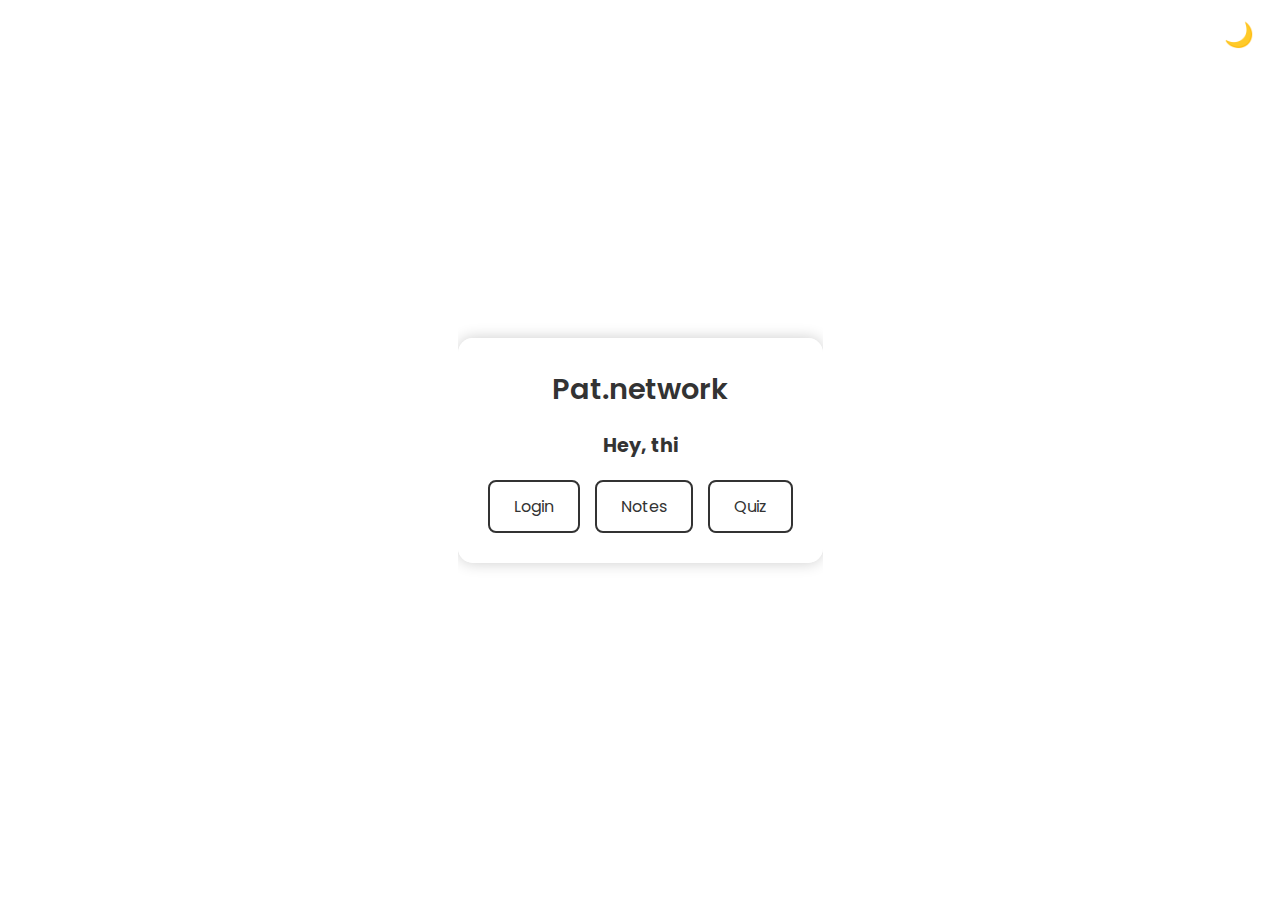
==== index.html @ 5e0593a2 "fix css 3" ====
<!DOCTYPE html>
<html lang="en">
<head>
    <meta charset="UTF-8">
    <title>Pat.network</title>
    <meta name="viewport" content="width=device-width, initial-scale=1.0">
    <!-- Inclusion de la police -->
    <link href="https://fonts.googleapis.com/css2?family=Poppins:wght@300;400;600&display=swap" rel="stylesheet">
    <!-- Lien vers le fichier CSS -->
    <link rel="stylesheet" href="style.css">
    <!-- Icônes du site -->
    <link rel="icon" type="image/png" href="/icon/favicon-48x48.png" sizes="48x48" />
    <link rel="icon" type="image/svg+xml" href="/icon/favicon.svg" />
    <link rel="shortcut icon" href="/icon/favicon.ico" />
    <link rel="apple-touch-icon" sizes="180x180" href="/icon/apple-touch-icon.png" />
    <meta name="apple-mobile-web-app-title" content="Pat.network" />
    <link rel="manifest" href="/icon/site.webmanifest" />

    <!-- Google tag (gtag.js) -->
    <script async src="https://www.googletagmanager.com/gtag/js?id=G-CK6HQBQNEG"></script>
    <script>
    window.dataLayer = window.dataLayer || [];
    function gtag(){dataLayer.push(arguments);}
    gtag('js', new Date());

    gtag('config', 'G-CK6HQBQNEG');
    </script>
</head>
<body>
    <!-- Background Canvas for Prim's Algorithm -->
    <canvas id="canvas"></canvas> <!-- Kept as per instruction -->

    <!-- Theme Toggle Button (Fixed Position) -->
    <button id="theme-toggle">🌙</button>

    <!-- Content Container -->
    <div class="content-container">
        <div class="header">
            <h2 class="site-title">Pat.network</h2>
        </div>
        <h1 id="typingText"></h1>
        <div class="button-group">
            <a href="login.html" class="btn">Login</a>
            <a href="http://notes.pat.network" class="btn">Notes</a>
            <a href="quiz.html" class="btn">Quiz</a> <!-- Nouveau bouton ajouté -->
        </div>
    </div>

    <!-- Scripts -->
    <script src="script.js"></script>
    <!-- Prim's Algorithm Scripts -->
    <script src="//d3js.org/d3.v3.min.js"></script>
    <script src="generate-prims.js"></script>
    <script>
        /* Prim's Algorithm Script (Unchanged) */
        var canvas = document.getElementById("canvas");
        canvas.width = window.innerWidth;
        canvas.height = window.innerHeight;

        var context = canvas.getContext("2d"),
            width = canvas.width,
            height = canvas.height;

        var worker = new Worker("generate-prims.js");
        worker.postMessage({width: width, height: height});
        worker.addEventListener("message", function(event) {
            worker.terminate();

            var cells = event.data,
                distance = 0,
                visited = new Array(width * height),
                frontier = [(height - 1) * width],
                image = context.createImageData(width, height);

            // Determine the number of iterations based on screen width
            var iterationsPerCycle = Math.max(3, Math.floor(width / 100));

            function flood() {
                var frontier1 = [],
                    i0,
                    n0 = frontier.length,
                    i1,
                    color = d3.hsl((distance += 0.1) % 360, 0.8, 0.5).rgb(); // Lower saturation and higher lightness for pastel colors

                for (var i = 0; i < n0; ++i) {
                    i0 = frontier[i] << 2;
                    image.data[i0 + 0] = color.r;
                    image.data[i0 + 1] = color.g;
                    image.data[i0 + 2] = color.b;
                    image.data[i0 + 3] = 255;
                }

                for (var i = 0; i < n0; ++i) {
                    i0 = frontier[i];
                    if (cells[i0] & E && !visited[i1 = i0 + 1]) visited[i1] = true, frontier1.push(i1);
                    if (cells[i0] & W && !visited[i1 = i0 - 1]) visited[i1] = true, frontier1.push(i1);
                    if (cells[i0] & S && !visited[i1 = i0 + width]) visited[i1] = true, frontier1.push(i1);
                    if (cells[i0] & N && !visited[i1 = i0 - width]) visited[i1] = true, frontier1.push(i1);
                }

                frontier = frontier1;
                return !frontier1.length;
            }

            d3.timer(function() {
                for (var i = 0, done; i < iterationsPerCycle && !(done = flood()); ++i);
                context.putImageData(image, 0, 0);
                return done;
            });
        });
    </script>
</body>
</html>
---- style.css ----
/* Base Styles */
html, body {
    height: 100%;
    margin: 0;
    padding: 0;
    font-family: 'Poppins', sans-serif;
    color: #333333; 
    background-color: #ffffff;
    /* Use Flexbox for centering */
    display: flex;
    justify-content: center;
    align-items: center;
    position: relative;
    overflow: hidden; /* Prevent scrollbars caused by background canvases */
}

/* Background Canvas */
#canvas {
    position: fixed;
    top: 0;
    left: 0;
    width: 100%;
    height: 100%;
    pointer-events: none;
    z-index: -2; /* Ensure it's behind all content */
}

/* Fullscreen iframe (if used elsewhere) */
.fullscreen-iframe {
    position: fixed;
    top: 0;
    left: 0;
    width: 100%;
    height: 100%;
    border: none;
    z-index: -2;
}

/* Content Container (Centering and Box Style) */
.content-container {
    background-color: rgba(255, 255, 255, 0.8); /* Light translucent background */
    padding: 30px;
    border-radius: 15px;
    box-shadow: 0 0 15px rgba(0,0,0,0.2);
    max-width: 400px;
    width: 90%;
    text-align: center;
    z-index: 1; /* Above background canvases */
    position: relative; /* To stack correctly within Flexbox */
}

/* Header Title Styling */
.header .site-title {
    margin: 0;
    font-size: 1.8em;
    font-weight: 600;
}

/* Typing text styling */
#typingText {
    margin: 20px 0;
    font-size: 1.2em;
}

/* Button Group Styles */
.button-group {
    margin-top: 20px;
    display: flex;
    justify-content: center;
    gap: 15px;
    flex-wrap: wrap;
}

/* Buttons */
.btn {
    display: inline-block;
    padding: 12px 24px;
    font-size: 1em;
    color: #333333;
    background-color: #ffffff;
    border: 2px solid #333333;
    border-radius: 8px;
    text-decoration: none;
    transition: background-color 0.3s, color 0.3s;
}

.btn:hover {
    background-color: #333333;
    color: #ffffff;
}

/* Dark Theme Styles */
body.dark-theme {
    color: #f5f5f5;
    background-color: #1a1a1a;
}

body.dark-theme .content-container {
    background-color: rgba(0, 0, 0, 0.7);
    box-shadow: 0 0 15px rgba(255,255,255,0.1);
}

body.dark-theme .site-title {
    color: #f5f5f5;
}

body.dark-theme .btn {
    color: #ffffff;
    background-color: #1a1a1a;
    border: 2px solid #ffffff;
}

body.dark-theme .btn:hover {
    background-color: #ffffff;
    color: #1a1a1a;
}

/* Submit button consistency in dark theme */
body.dark-theme button[type="submit"].btn {
    background-color: #1a1a1a;
    color: #ffffff;
    border: 2px solid #ffffff;
}

body.dark-theme button[type="submit"].btn:hover {
    background-color: #ffffff;
    color: #1a1a1a;
}

/* Form Styles (for login page) */
form {
    display: flex;
    flex-direction: column;
    gap: 15px;
    margin-top: 20px; /* Add some space above form fields */
}

label {
    font-weight: 600;
    text-align: left;
    color: inherit;
}

input[type="text"],
input[type="password"] {
    padding: 10px;
    border: 1px solid #cccccc;
    border-radius: 4px;
    background-color: #ffffff;
    color: #333333;
    width: 100%;
    box-sizing: border-box; /* Ensure padding doesn't affect width */
}

body.dark-theme input[type="text"],
body.dark-theme input[type="password"] {
    background-color: #2a2a2a;
    border: 1px solid #444444;
    color: #f5f5f5;
}

/* Theme toggle button */
#theme-toggle {
    position: fixed;
    top: 20px;
    right: 20px;
    background: none;
    border: none;
    font-size: 1.5em;
    cursor: pointer;
    z-index: 2; /* Above content-container */
}

/* Responsive Design */
@media (max-width: 768px) {
    .header .site-title {
        font-size: 2em;
    }

    h1 {
        font-size: 1.2em;
    }

    .button-group {
        flex-direction: column;
        align-items: center;
    }

    .btn {
        width: 80%;
        max-width: 300px;
        padding: 12px 24px;
        text-align: center;
    }
}
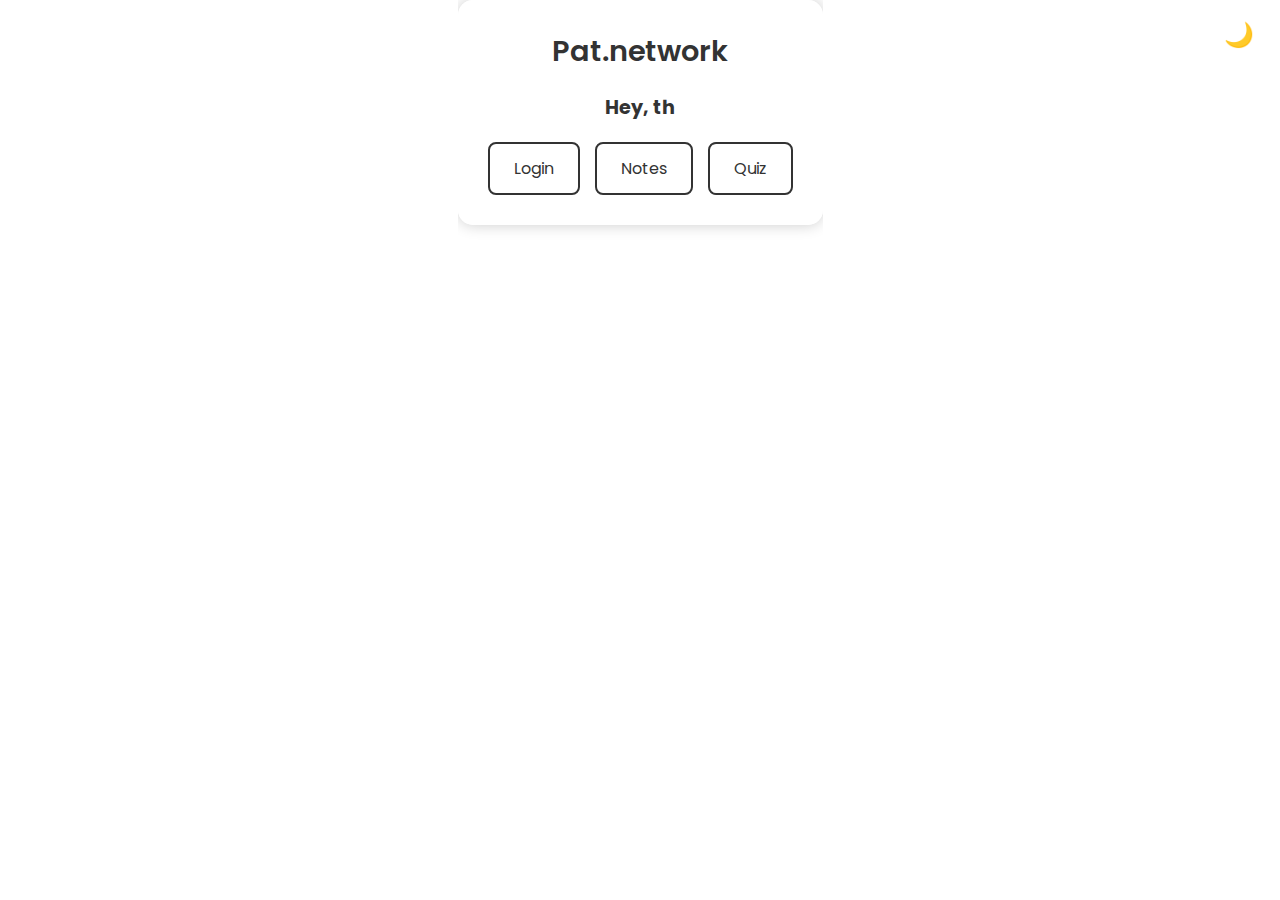
==== commit b4bb68e2: "fix css 4" ====
--- a/index.html
+++ b/index.html
@@ -1,3 +1,5 @@
+<!-- index.html -->
+
 <!DOCTYPE html>
 <html lang="en">
 <head>
--- a/style.css
+++ b/style.css
@@ -1,17 +1,18 @@
+/* style.css */
+
 /* Base Styles */
 html, body {
     height: 100%;
     margin: 0;
     padding: 0;
     font-family: 'Poppins', sans-serif;
-    color: #333333; 
+    color: #333333;
     background-color: #ffffff;
-    /* Use Flexbox for centering */
     display: flex;
     justify-content: center;
-    align-items: center;
+    align-items: flex-start; /* Add this line */
     position: relative;
-    overflow: hidden; /* Prevent scrollbars caused by background canvases */
+    overflow: hidden;
 }
 
 /* Background Canvas */
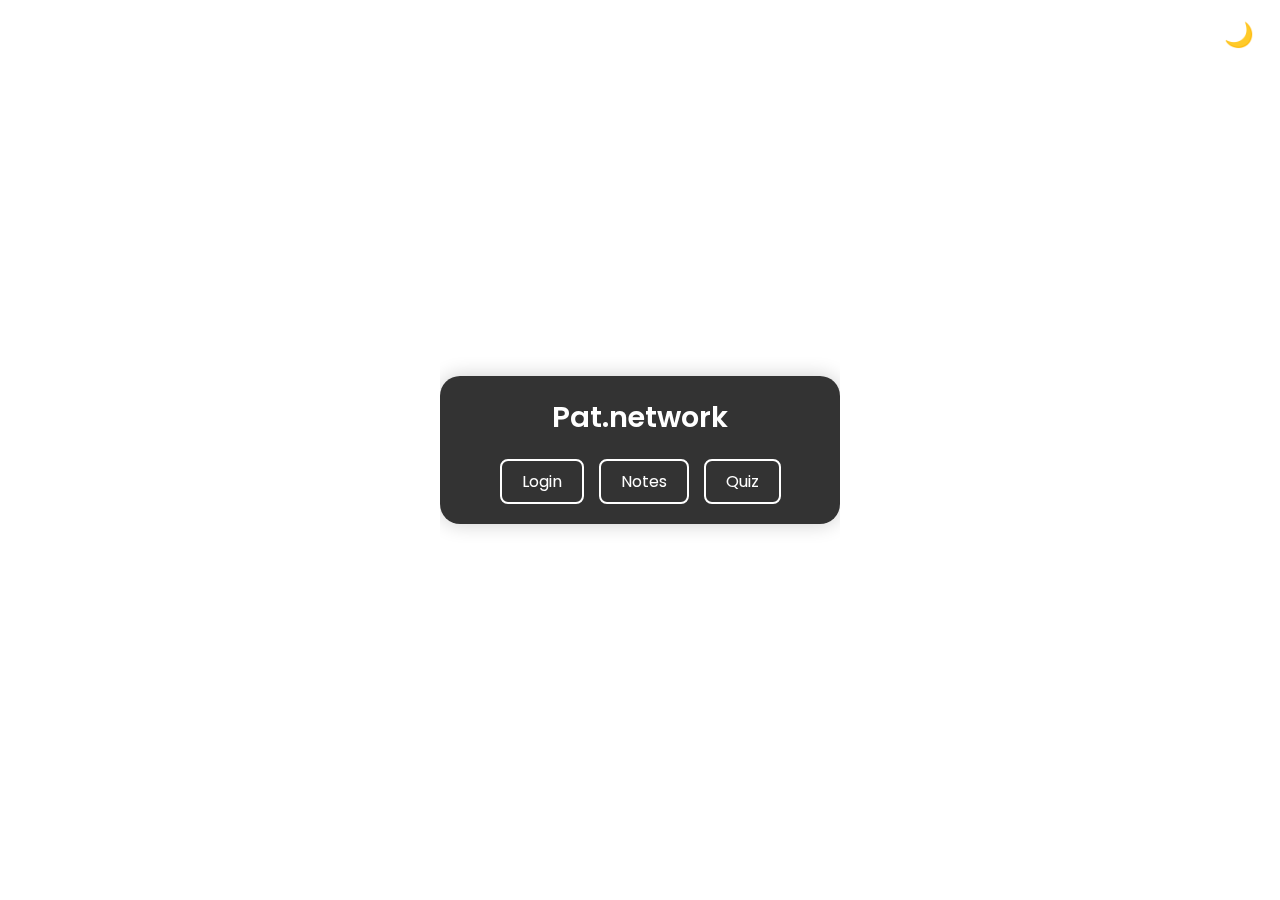
==== commit 89de9340: "new favicon" ====
--- a/index.html
+++ b/index.html
@@ -11,12 +11,7 @@
     <!-- Lien vers le fichier CSS -->
     <link rel="stylesheet" href="style.css">
     <!-- Icônes du site -->
-    <link rel="icon" type="image/png" href="/icon/favicon-48x48.png" sizes="48x48" />
-    <link rel="icon" type="image/svg+xml" href="/icon/favicon.svg" />
-    <link rel="shortcut icon" href="/icon/favicon.ico" />
-    <link rel="apple-touch-icon" sizes="180x180" href="/icon/apple-touch-icon.png" />
-    <meta name="apple-mobile-web-app-title" content="Pat.network" />
-    <link rel="manifest" href="/icon/site.webmanifest" />
+    <link rel="icon" type="image/svg+xml" href="/favicon.svg">
 
     <!-- Google tag (gtag.js) -->
     <script async src="https://www.googletagmanager.com/gtag/js?id=G-CK6HQBQNEG"></script>
--- a/style.css
+++ b/style.css
@@ -1,60 +1,55 @@
 /* style.css */
 
 /* Base Styles */
+html {
+    background-color: white;
+}
+
+html.dark-theme {
+    background-color: black;
+}
+
 html, body {
     height: 100%;
     margin: 0;
     padding: 0;
     font-family: 'Poppins', sans-serif;
     color: #333333;
-    background-color: #ffffff;
     display: flex;
     justify-content: center;
-    align-items: flex-start; /* Add this line */
+    align-items: center;
     position: relative;
     overflow: hidden;
 }
 
-/* Background Canvas */
-#canvas {
-    position: fixed;
-    top: 0;
-    left: 0;
-    width: 100%;
-    height: 100%;
-    pointer-events: none;
-    z-index: -2; /* Ensure it's behind all content */
-}
-
-/* Fullscreen iframe (if used elsewhere) */
-.fullscreen-iframe {
-    position: fixed;
-    top: 0;
-    left: 0;
-    width: 100%;
-    height: 100%;
-    border: none;
-    z-index: -2;
-}
-
-/* Content Container (Centering and Box Style) */
+/* Content Container - Light theme (default) */
 .content-container {
-    background-color: rgba(255, 255, 255, 0.8); /* Light translucent background */
-    padding: 30px;
-    border-radius: 15px;
-    box-shadow: 0 0 15px rgba(0,0,0,0.2);
-    max-width: 400px;
+    background-color: rgba(0, 0, 0, 0.8);
+    color: white;
+    padding: 20px 30px;
+    border-radius: 20px;
+    box-shadow: 0 0 20px rgba(0,0,0,0.2);
+    max-width: 380px;
+    min-width: 340px;
     width: 90%;
     text-align: center;
-    z-index: 1; /* Above background canvases */
-    position: relative; /* To stack correctly within Flexbox */
+    z-index: 1;
+    position: relative;
+}
+
+/* Content Container - Dark theme */
+html.dark-theme .content-container {
+    background-color: rgba(255, 255, 255, 0.8);
+    color: black;
+    box-shadow: 0 0 20px rgba(255,255,255,0.1);
 }
 
 /* Header Title Styling */
 .header .site-title {
-    margin: 0;
+    margin: 0 0 12px 0;
     font-size: 1.8em;
     font-weight: 600;
+    color: inherit;
 }
 
 /* Typing text styling */
@@ -72,92 +67,86 @@
     flex-wrap: wrap;
 }
 
-/* Buttons */
+/* Buttons - Light theme */
 .btn {
     display: inline-block;
-    padding: 12px 24px;
+    padding: 8px 20px;
     font-size: 1em;
-    color: #333333;
-    background-color: #ffffff;
-    border: 2px solid #333333;
+    color: #ffffff;
+    background-color: transparent;
+    border: 2px solid #ffffff;
     border-radius: 8px;
     text-decoration: none;
     transition: background-color 0.3s, color 0.3s;
+    cursor: pointer;
 }
 
 .btn:hover {
-    background-color: #333333;
+    background-color: #ffffff;
+    color: #000000;
+}
+
+/* Buttons - Dark theme */
+html.dark-theme .btn {
+    color: #000000;
+    background-color: transparent;
+    border: 2px solid #000000;
+}
+
+html.dark-theme .btn:hover {
+    background-color: #000000;
     color: #ffffff;
 }
 
-/* Dark Theme Styles */
-body.dark-theme {
-    color: #f5f5f5;
-    background-color: #1a1a1a;
-}
-
-body.dark-theme .content-container {
-    background-color: rgba(0, 0, 0, 0.7);
-    box-shadow: 0 0 15px rgba(255,255,255,0.1);
-}
-
-body.dark-theme .site-title {
-    color: #f5f5f5;
-}
-
-body.dark-theme .btn {
-    color: #ffffff;
-    background-color: #1a1a1a;
-    border: 2px solid #ffffff;
-}
-
-body.dark-theme .btn:hover {
-    background-color: #ffffff;
-    color: #1a1a1a;
-}
-
-/* Submit button consistency in dark theme */
-body.dark-theme button[type="submit"].btn {
-    background-color: #1a1a1a;
-    color: #ffffff;
-    border: 2px solid #ffffff;
-}
-
-body.dark-theme button[type="submit"].btn:hover {
-    background-color: #ffffff;
-    color: #1a1a1a;
-}
-
-/* Form Styles (for login page) */
+/* Form Styles */
 form {
     display: flex;
     flex-direction: column;
-    gap: 15px;
-    margin-top: 20px; /* Add some space above form fields */
+    gap: 8px;
+    margin-top: 10px;
 }
 
 label {
-    font-weight: 600;
+    font-weight: 500;
     text-align: left;
     color: inherit;
-}
-
+    margin-bottom: -4px;
+    font-size: 0.9em;
+}
+
+/* Form inputs - Light theme */
 input[type="text"],
 input[type="password"] {
-    padding: 10px;
-    border: 1px solid #cccccc;
-    border-radius: 4px;
-    background-color: #ffffff;
-    color: #333333;
+    padding: 8px 12px;
+    border: 1px solid rgba(255, 255, 255, 0.5);
+    border-radius: 6px;
+    background-color: rgba(255, 255, 255, 0.1);
+    color: #ffffff;
     width: 100%;
-    box-sizing: border-box; /* Ensure padding doesn't affect width */
-}
-
-body.dark-theme input[type="text"],
-body.dark-theme input[type="password"] {
-    background-color: #2a2a2a;
-    border: 1px solid #444444;
-    color: #f5f5f5;
+    box-sizing: border-box;
+    font-size: 0.95em;
+    transition: border-color 0.3s, box-shadow 0.3s;
+}
+
+input[type="text"]:focus,
+input[type="password"]:focus {
+    outline: none;
+    border-color: #ffffff;
+    box-shadow: 0 0 0 2px rgba(255, 255, 255, 0.2);
+}
+
+/* Form inputs - Dark theme */
+html.dark-theme input[type="text"],
+html.dark-theme input[type="password"] {
+    background-color: rgba(0, 0, 0, 0.1);
+    border: 1px solid rgba(0, 0, 0, 0.5);
+    color: #000000;
+}
+
+html.dark-theme input[type="text"]:focus,
+html.dark-theme input[type="password"]:focus {
+    border-color: #000000;
+    box-shadow: 0 0 0 2px rgba(0, 0, 0, 0.2);
 }
 
 /* Theme toggle button */
@@ -169,13 +158,18 @@
     border: none;
     font-size: 1.5em;
     cursor: pointer;
-    z-index: 2; /* Above content-container */
+    z-index: 2;
 }
 
 /* Responsive Design */
 @media (max-width: 768px) {
     .header .site-title {
-        font-size: 2em;
+        font-size: 1.6em;
+    }
+
+    .content-container {
+        padding: 15px 25px;
+        min-width: unset;
     }
 
     h1 {
@@ -188,9 +182,21 @@
     }
 
     .btn {
-        width: 80%;
-        max-width: 300px;
-        padding: 12px 24px;
+        width: 100%;
+        max-width: 280px;
+        padding: 8px 20px;
         text-align: center;
     }
+}
+
+#canvas {
+    position: fixed;
+    top: 0;
+    left: 0;
+    width: 100vw !important;  /* Force la largeur à 100% de la vue */
+    height: 100vh !important; /* Force la hauteur à 100% de la vue */
+    pointer-events: none;
+    z-index: -2;
+    margin: 0;
+    padding: 0;
 }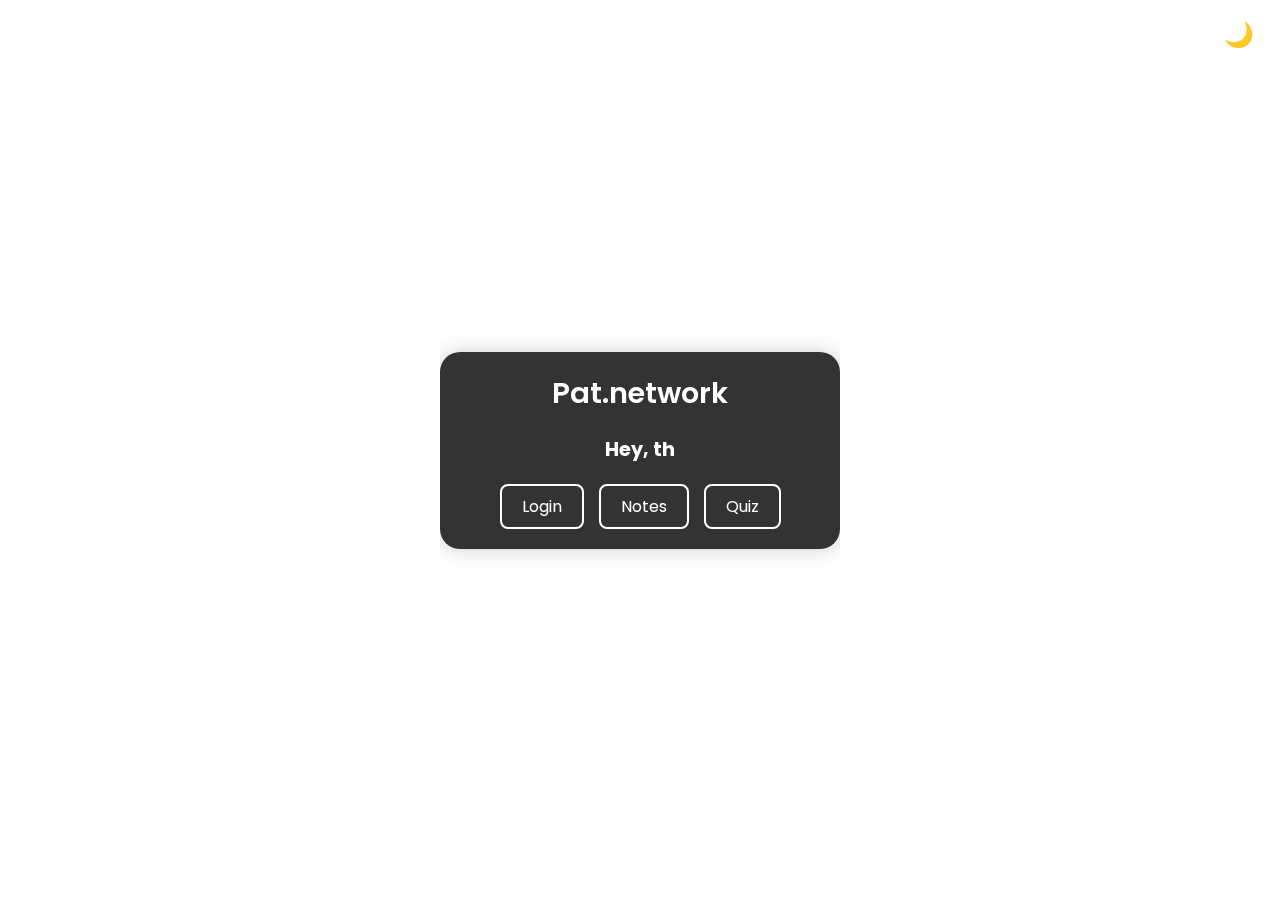
==== commit 6f37c211: "fix js -- prims algo js taking over other js in index" ====
--- a/index.html
+++ b/index.html
@@ -1,36 +1,30 @@
-<!-- index.html -->
-
 <!DOCTYPE html>
 <html lang="en">
 <head>
     <meta charset="UTF-8">
     <title>Pat.network</title>
     <meta name="viewport" content="width=device-width, initial-scale=1.0">
-    <!-- Inclusion de la police -->
+    <!-- Police -->
     <link href="https://fonts.googleapis.com/css2?family=Poppins:wght@300;400;600&display=swap" rel="stylesheet">
-    <!-- Lien vers le fichier CSS -->
+    <!-- CSS -->
     <link rel="stylesheet" href="style.css">
-    <!-- Icônes du site -->
-    <link rel="icon" type="image/svg+xml" href="/favicon.svg">
+    
+    <!-- Favicons -->
+    <link rel="icon" type="image/svg+xml" href="/icon/favicon.svg">
 
-    <!-- Google tag (gtag.js) -->
+    <!-- Google tag -->
     <script async src="https://www.googletagmanager.com/gtag/js?id=G-CK6HQBQNEG"></script>
     <script>
-    window.dataLayer = window.dataLayer || [];
-    function gtag(){dataLayer.push(arguments);}
-    gtag('js', new Date());
-
-    gtag('config', 'G-CK6HQBQNEG');
+        window.dataLayer = window.dataLayer || [];
+        function gtag(){dataLayer.push(arguments);}
+        gtag('js', new Date());
+        gtag('config', 'G-CK6HQBQNEG');
     </script>
 </head>
 <body>
-    <!-- Background Canvas for Prim's Algorithm -->
-    <canvas id="canvas"></canvas> <!-- Kept as per instruction -->
-
-    <!-- Theme Toggle Button (Fixed Position) -->
+    <canvas id="canvas"></canvas>
     <button id="theme-toggle">🌙</button>
 
-    <!-- Content Container -->
     <div class="content-container">
         <div class="header">
             <h2 class="site-title">Pat.network</h2>
@@ -39,17 +33,73 @@
         <div class="button-group">
             <a href="login.html" class="btn">Login</a>
             <a href="http://notes.pat.network" class="btn">Notes</a>
-            <a href="quiz.html" class="btn">Quiz</a> <!-- Nouveau bouton ajouté -->
+            <a href="quiz.html" class="btn">Quiz</a>
         </div>
     </div>
 
-    <!-- Scripts -->
-    <script src="script.js"></script>
-    <!-- Prim's Algorithm Scripts -->
+    <!-- Script pour l'effet de frappe et le thème -->
+    <script>
+        document.addEventListener('DOMContentLoaded', () => {
+            // Effet de frappe
+            const text = "Hey, this is my website. Stay tuned for more updates :)";
+            let index = 0;
+            const speed = 100;
+            const typingText = document.getElementById('typingText');
+
+            function typeWriter() {
+                if (typingText && index < text.length) {
+                    typingText.innerHTML += text.charAt(index);
+                    index++;
+                    setTimeout(typeWriter, speed);
+                }
+            }
+
+            typeWriter();
+
+            // Changement de thème
+            const themeToggle = document.getElementById('theme-toggle');
+            const html = document.documentElement;
+
+            function setTheme(theme) {
+                if (theme === 'dark') {
+                    html.classList.add('dark-theme');
+                    if (themeToggle) themeToggle.textContent = '☀️';
+                } else {
+                    html.classList.remove('dark-theme');
+                    if (themeToggle) themeToggle.textContent = '🌙';
+                }
+            }
+
+            let storedTheme = localStorage.getItem('theme');
+
+            function getDefaultTheme() {
+                const hour = new Date().getHours();
+                return (hour >= 6 && hour < 18) ? 'light' : 'dark';
+            }
+
+            if (storedTheme) {
+                setTheme(storedTheme);
+            } else {
+                const defaultTheme = getDefaultTheme();
+                setTheme(defaultTheme);
+                localStorage.setItem('theme', defaultTheme);
+            }
+
+            if (themeToggle) {
+                themeToggle.addEventListener('click', () => {
+                    const currentTheme = html.classList.contains('dark-theme') ? 'dark' : 'light';
+                    const newTheme = currentTheme === 'dark' ? 'light' : 'dark';
+                    setTheme(newTheme);
+                    localStorage.setItem('theme', newTheme);
+                });
+            }
+        });
+    </script>
+
+    <!-- Scripts pour Prim's Algorithm -->
     <script src="//d3js.org/d3.v3.min.js"></script>
     <script src="generate-prims.js"></script>
     <script>
-        /* Prim's Algorithm Script (Unchanged) */
         var canvas = document.getElementById("canvas");
         canvas.width = window.innerWidth;
         canvas.height = window.innerHeight;
@@ -69,7 +119,6 @@
                 frontier = [(height - 1) * width],
                 image = context.createImageData(width, height);
 
-            // Determine the number of iterations based on screen width
             var iterationsPerCycle = Math.max(3, Math.floor(width / 100));
 
             function flood() {
@@ -77,7 +126,7 @@
                     i0,
                     n0 = frontier.length,
                     i1,
-                    color = d3.hsl((distance += 0.1) % 360, 0.8, 0.5).rgb(); // Lower saturation and higher lightness for pastel colors
+                    color = d3.hsl((distance += 0.1) % 360, 0.8, 0.5).rgb();
 
                 for (var i = 0; i < n0; ++i) {
                     i0 = frontier[i] << 2;
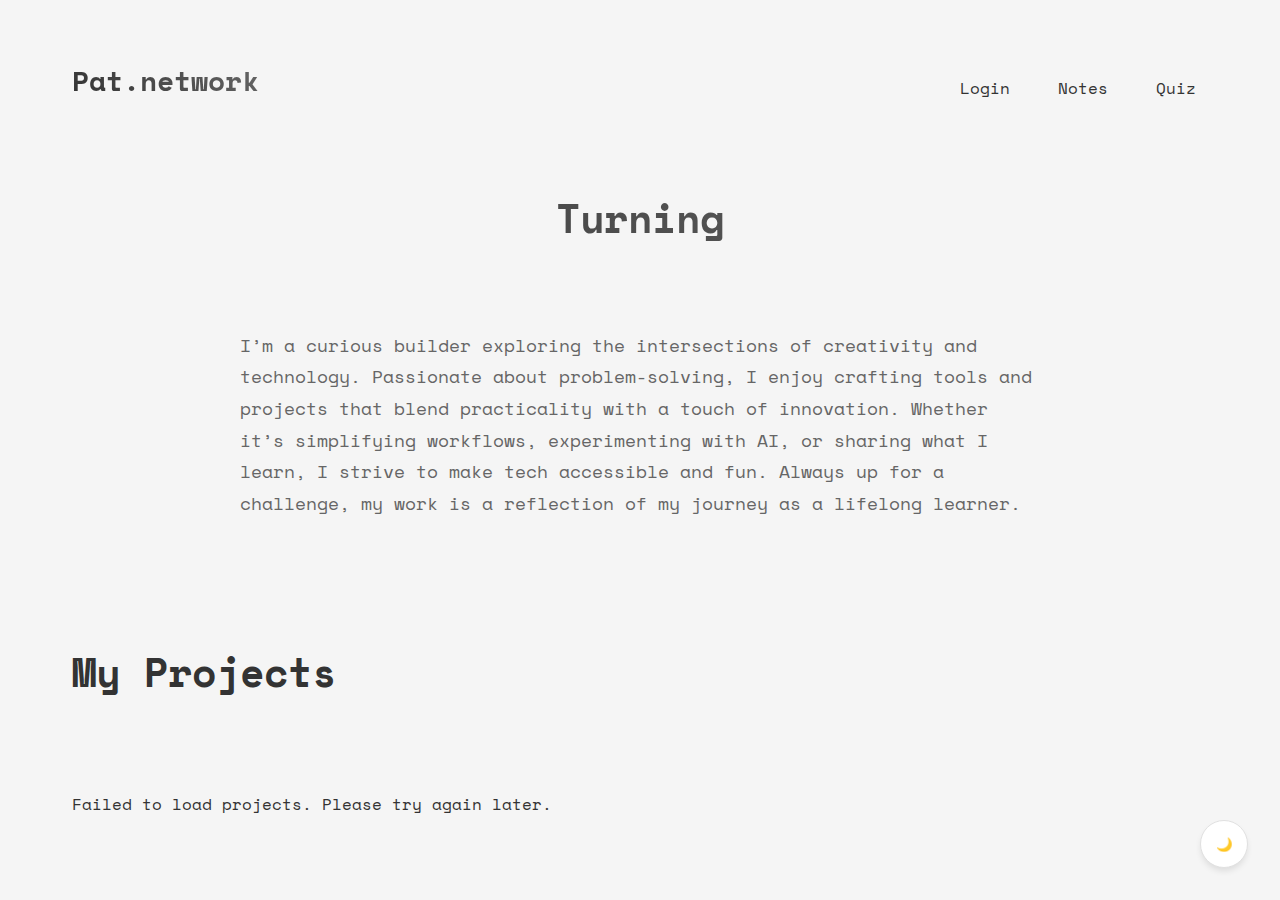
==== commit 00e19768: "complete redisign" ====
--- a/index.html
+++ b/index.html
@@ -1,11 +1,14 @@
 <!DOCTYPE html>
-<html lang="en">
+<html lang="en" data-theme="light">
 <head>
     <meta charset="UTF-8">
-    <title>Pat.network</title>
+    <title>Pat.network - Portfolio</title>
     <meta name="viewport" content="width=device-width, initial-scale=1.0">
-    <!-- Police -->
-    <link href="https://fonts.googleapis.com/css2?family=Poppins:wght@300;400;600&display=swap" rel="stylesheet">
+    <meta name="description" content="Professional portfolio showcasing projects and skills">
+    
+    <!-- Fonts -->
+    <link href="https://fonts.googleapis.com/css2?family=Inter:wght@400;500;600&family=Lora:ital,wght@0,400;0,700;1,400&family=Space+Mono&display=swap" rel="stylesheet">
+    
     <!-- CSS -->
     <link rel="stylesheet" href="style.css">
     
@@ -22,138 +25,46 @@
     </script>
 </head>
 <body>
-    <canvas id="canvas"></canvas>
-    <button id="theme-toggle">🌙</button>
+    <button id="theme-toggle" aria-label="Toggle theme">🌙</button>
 
-    <div class="content-container">
-        <div class="header">
-            <h2 class="site-title">Pat.network</h2>
-        </div>
-        <h1 id="typingText"></h1>
-        <div class="button-group">
-            <a href="login.html" class="btn">Login</a>
-            <a href="http://notes.pat.network" class="btn">Notes</a>
-            <a href="quiz.html" class="btn">Quiz</a>
-        </div>
+    <div class="container">
+        <header class="header" role="banner">
+            <h1 class="site-title">Pat.network</h1>
+            <nav class="nav" role="navigation" aria-label="Main navigation">
+                <a href="login.html" class="nav-link">Login</a>
+                <a href="https://notes.pat.network" class="nav-link">Notes</a>
+                <a href="quiz.html" class="nav-link">Quiz</a>
+            </nav>
+        </header>
+
+        <main role="main">
+            <section aria-labelledby="hero-heading">
+                <h1 id="typingText" aria-live="polite" class="main-header"></h1>
+                <h2 id="hero-heading" class="visually-hidden">Creative Developer Showcase</h2>
+                <div class="about-section">
+                    <p>I’m a curious builder exploring the intersections of creativity and technology. Passionate about problem-solving, I enjoy crafting tools and projects that blend practicality with a touch of innovation. Whether it’s simplifying workflows, experimenting with AI, or sharing what I learn, I strive to make tech accessible and fun. Always up for a challenge, my work is a reflection of my journey as a lifelong learner.</p>
+                </div>
+            </section>
+            
+            <!-- Projects Section -->
+            <section class="projects-section" aria-labelledby="projects-heading">
+                <h2 id="projects-heading">My Projects</h2>
+                <div class="projects-grid" id="projectsGrid" role="list">
+                    <div class="project-card skeleton" role="listitem">
+                        <div class="skeleton-line"></div>
+                        <div class="skeleton-line short"></div>
+                        <div class="skeleton-line short"></div>
+                    </div>
+                    <div class="project-card skeleton" role="listitem">
+                        <div class="skeleton-line"></div>
+                        <div class="skeleton-line short"></div>
+                        <div class="skeleton-line short"></div>
+                    </div>
+                </div>
+            </section>
+        </main>
     </div>
 
-    <!-- Script pour l'effet de frappe et le thème -->
-    <script>
-        document.addEventListener('DOMContentLoaded', () => {
-            // Effet de frappe
-            const text = "Hey, this is my website. Stay tuned for more updates :)";
-            let index = 0;
-            const speed = 100;
-            const typingText = document.getElementById('typingText');
-
-            function typeWriter() {
-                if (typingText && index < text.length) {
-                    typingText.innerHTML += text.charAt(index);
-                    index++;
-                    setTimeout(typeWriter, speed);
-                }
-            }
-
-            typeWriter();
-
-            // Changement de thème
-            const themeToggle = document.getElementById('theme-toggle');
-            const html = document.documentElement;
-
-            function setTheme(theme) {
-                if (theme === 'dark') {
-                    html.classList.add('dark-theme');
-                    if (themeToggle) themeToggle.textContent = '☀️';
-                } else {
-                    html.classList.remove('dark-theme');
-                    if (themeToggle) themeToggle.textContent = '🌙';
-                }
-            }
-
-            let storedTheme = localStorage.getItem('theme');
-
-            function getDefaultTheme() {
-                const hour = new Date().getHours();
-                return (hour >= 6 && hour < 18) ? 'light' : 'dark';
-            }
-
-            if (storedTheme) {
-                setTheme(storedTheme);
-            } else {
-                const defaultTheme = getDefaultTheme();
-                setTheme(defaultTheme);
-                localStorage.setItem('theme', defaultTheme);
-            }
-
-            if (themeToggle) {
-                themeToggle.addEventListener('click', () => {
-                    const currentTheme = html.classList.contains('dark-theme') ? 'dark' : 'light';
-                    const newTheme = currentTheme === 'dark' ? 'light' : 'dark';
-                    setTheme(newTheme);
-                    localStorage.setItem('theme', newTheme);
-                });
-            }
-        });
-    </script>
-
-    <!-- Scripts pour Prim's Algorithm -->
-    <script src="//d3js.org/d3.v3.min.js"></script>
-    <script src="generate-prims.js"></script>
-    <script>
-        var canvas = document.getElementById("canvas");
-        canvas.width = window.innerWidth;
-        canvas.height = window.innerHeight;
-
-        var context = canvas.getContext("2d"),
-            width = canvas.width,
-            height = canvas.height;
-
-        var worker = new Worker("generate-prims.js");
-        worker.postMessage({width: width, height: height});
-        worker.addEventListener("message", function(event) {
-            worker.terminate();
-
-            var cells = event.data,
-                distance = 0,
-                visited = new Array(width * height),
-                frontier = [(height - 1) * width],
-                image = context.createImageData(width, height);
-
-            var iterationsPerCycle = Math.max(3, Math.floor(width / 100));
-
-            function flood() {
-                var frontier1 = [],
-                    i0,
-                    n0 = frontier.length,
-                    i1,
-                    color = d3.hsl((distance += 0.1) % 360, 0.8, 0.5).rgb();
-
-                for (var i = 0; i < n0; ++i) {
-                    i0 = frontier[i] << 2;
-                    image.data[i0 + 0] = color.r;
-                    image.data[i0 + 1] = color.g;
-                    image.data[i0 + 2] = color.b;
-                    image.data[i0 + 3] = 255;
-                }
-
-                for (var i = 0; i < n0; ++i) {
-                    i0 = frontier[i];
-                    if (cells[i0] & E && !visited[i1 = i0 + 1]) visited[i1] = true, frontier1.push(i1);
-                    if (cells[i0] & W && !visited[i1 = i0 - 1]) visited[i1] = true, frontier1.push(i1);
-                    if (cells[i0] & S && !visited[i1 = i0 + width]) visited[i1] = true, frontier1.push(i1);
-                    if (cells[i0] & N && !visited[i1 = i0 - width]) visited[i1] = true, frontier1.push(i1);
-                }
-
-                frontier = frontier1;
-                return !frontier1.length;
-            }
-
-            d3.timer(function() {
-                for (var i = 0, done; i < iterationsPerCycle && !(done = flood()); ++i);
-                context.putImageData(image, 0, 0);
-                return done;
-            });
-        });
-    </script>
+    <script src="script.js"></script>
 </body>
 </html>--- a/style.css
+++ b/style.css
@@ -1,202 +1,313 @@
-/* style.css */
-
-/* Base Styles */
+:root {
+  /* Terminal-inspired Color Scheme */
+  --color-background: #F5F5F5; /* Light gray like terminal background */
+  --color-surface: #FFFFFF; /* Pure white for surfaces */
+  --color-primary: #333333; /* Dark gray for primary text */
+  --color-secondary: #666666; /* Medium gray for secondary text */
+  --color-text: #333333; /* Main text color */
+  --color-accent: #999999; /* Subtle accent color */
+  --color-border: #E0E0E0; /* Very light gray for borders */
+  --color-gradient-start: #333333; /* Dark gray gradient start */
+  --color-gradient-end: #666666; /* Medium gray gradient end */
+  
+  /* Typography - Because we're all just text in the matrix */
+  --font-primary: 'Space Mono', monospace; /* CLI-like font */
+  --font-secondary: 'Space Mono', monospace; /* Consistency is key */
+  --font-mono: 'Space Mono', monospace; /* Because why not? */
+  --text-base: 1rem;
+  --text-scale-ratio: 1.25;
+  
+  /* Spacing - Like a well-formatted code */
+  --space-unit: 1rem;
+  --space-xxs: calc(0.25 * var(--space-unit));
+  --space-xs: calc(0.5 * var(--space-unit));
+  --space-sm: calc(0.75 * var(--space-unit));
+  --space-md: calc(1 * var(--space-unit));
+  --space-lg: calc(1.5 * var(--space-unit));
+  --space-xl: calc(2 * var(--space-unit));
+  --space-xxl: calc(3 * var(--space-unit));
+  
+  /* Shadows - But not too shadowy */
+  --shadow-sm: 0 1px 2px 0 rgba(0, 0, 0, 0.05);
+  --shadow-md: 0 4px 6px -1px rgba(0, 0, 0, 0.1);
+  --shadow-lg: 0 10px 15px -3px rgba(0, 0, 0, 0.1);
+  
+  /* Transitions - Smooth like a well-oiled terminal */
+  --transition-duration: 200ms;
+  --transition-timing: cubic-bezier(0.4, 0, 0.2, 1);
+}
+
+[data-theme="dark"] {
+  /* Dark mode - For those late-night coding sessions */
+  --color-background: #1E1E1E; /* Dark gray like VS Code */
+  --color-surface: #2D2D2D; /* Slightly lighter dark gray */
+  --color-primary: #CCCCCC; /* Light gray for text */
+  --color-secondary: #999999; /* Medium gray */
+  --color-text: #CCCCCC; /* Light gray text */
+  --color-accent: #666666; /* Darker gray accent */
+  --color-border: #404040; /* Dark border */
+  --color-gradient-start: #CCCCCC; /* Light gray gradient */
+  --color-gradient-end: #999999; /* Medium gray gradient */
+}
+
+/* Base Styles - The foundation of our digital existence */
+* {
+  margin: 0;
+  padding: 0;
+  box-sizing: border-box;
+}
+
 html {
-    background-color: white;
-}
-
-html.dark-theme {
-    background-color: black;
-}
-
-html, body {
-    height: 100%;
-    margin: 0;
-    padding: 0;
-    font-family: 'Poppins', sans-serif;
-    color: #333333;
-    display: flex;
+  font-size: var(--text-base);
+  scroll-behavior: smooth;
+}
+
+body {
+  font-family: var(--font-primary);
+  line-height: 1.6;
+  color: var(--color-text);
+  background-color: var(--color-background);
+  transition: 
+    color var(--transition-duration) var(--transition-timing),
+    background-color var(--transition-duration) var(--transition-timing);
+}
+
+h1, h2, h3 {
+  font-weight: 600;
+  line-height: 1.2;
+  margin-bottom: var(--space-md);
+}
+
+h1 { font-size: calc(var(--text-base) * var(--text-scale-ratio) * 2.5); }
+h2 { font-size: calc(var(--text-base) * var(--text-scale-ratio) * 2); }
+
+#projects-heading {
+  margin-bottom: calc(var(--space-xxl) * 2);
+}
+h3 { font-size: calc(var(--text-base) * var(--text-scale-ratio) * 1.5); }
+
+a {
+  color: var(--color-primary);
+  text-decoration: none;
+  transition: color var(--transition-duration) var(--transition-timing);
+}
+
+a:hover {
+  color: var(--color-accent);
+}
+
+/* Container - Where the magic happens */
+.container {
+  max-width: 1200px;
+  margin: 0 auto;
+  padding: var(--space-xl);
+}
+
+/* Header - The top of our digital hierarchy */
+.header {
+  display: flex;
+  justify-content: space-between;
+  align-items: center;
+  padding: var(--space-xl) 0;
+  margin-bottom: var(--space-xxl);
+}
+
+.site-title {
+  font-size: 1.75rem;
+  font-weight: 600;
+  color: var(--color-primary);
+  background: linear-gradient(
+    45deg,
+    var(--color-gradient-start),
+    var(--color-gradient-end)
+  );
+  -webkit-background-clip: text;
+  background-clip: text;
+  -webkit-text-fill-color: transparent;
+}
+
+.nav {
+  display: flex;
+  gap: var(--space-lg);
+}
+
+.nav-link {
+  font-weight: 500;
+  padding: var(--space-xs) var(--space-sm);
+  border-radius: 6px;
+  transition: all var(--transition-duration) var(--transition-timing);
+}
+
+.nav-link:hover {
+  background-color: var(--color-surface);
+  transform: translateY(-2px);
+}
+
+/* Hero Section - Where we make our first impression */
+.main-header {
+  font-size: 2.5rem;
+  font-weight: 600;
+  margin-bottom: var(--space-xs);
+  height: 8rem; /* Fixed height to accommodate multiple lines */
+  display: flex;
+  align-items: center;
+  justify-content: center;
+  text-align: center;
+  background: linear-gradient(
+    45deg,
+    var(--color-gradient-start),
+    var(--color-gradient-end)
+  );
+  -webkit-background-clip: text;
+  background-clip: text;
+  -webkit-text-fill-color: transparent;
+  padding: 0 var(--space-md);
+  overflow: hidden; /* Prevent text overflow from shifting layout */
+  white-space: pre-wrap; /* Maintain line breaks */
+}
+
+.about-section {
+  max-width: 800px;
+  margin: 0 auto var(--space-xxl);
+  font-size: 1.1rem;
+  line-height: 1.8;
+  color: var(--color-secondary);
+}
+
+.about-section p {
+  margin: 0;
+  padding: 0;
+}
+
+.projects-section {
+  margin: calc(var(--space-xxl) * 2) 0 var(--space-xxl);
+  padding-top: var(--space-xl); /* Additional padding to prevent jump */
+}
+
+/* Projects Section - Showcasing our digital creations */
+.projects-section {
+  margin: calc(var(--space-xxl) * 2) 0 var(--space-xxl);
+}
+
+.projects-grid {
+  display: grid;
+  grid-template-columns: repeat(auto-fit, minmax(300px, 1fr));
+  gap: var(--space-xl);
+}
+
+.project-card {
+  background: var(--color-surface);
+  padding: var(--space-xl);
+  border-radius: 12px;
+  border: 1px solid var(--color-border);
+  transition: all var(--transition-duration) var(--transition-timing);
+  position: relative;
+  overflow: hidden;
+}
+
+.project-card::before {
+  content: '';
+  position: absolute;
+  top: 0;
+  left: 0;
+  width: 100%;
+  height: 4px;
+  background: linear-gradient(
+    90deg,
+    var(--color-gradient-start),
+    var(--color-gradient-end)
+  );
+  transform: scaleX(0);
+  transform-origin: left;
+  transition: transform var(--transition-duration) var(--transition-timing);
+}
+
+.project-card:hover {
+  transform: translateY(-8px);
+  box-shadow: var(--shadow-lg);
+}
+
+.project-card:hover::before {
+  transform: scaleX(1);
+}
+
+.project-card h3 {
+  color: var(--color-primary);
+  margin-bottom: var(--space-sm);
+}
+
+.project-meta {
+  display: flex;
+  gap: var(--space-sm);
+  align-items: center;
+  margin-top: var(--space-md);
+}
+
+.project-meta span {
+  background: rgba(0,0,0,0.1);
+  padding: var(--space-xxs) var(--space-xs);
+  border-radius: 4px;
+  font-size: 0.9rem;
+}
+
+[data-theme="dark"] .project-meta span {
+  background: rgba(255,255,255,0.1);
+}
+
+/* Theme Toggle - Because we like options */
+#theme-toggle {
+  position: fixed;
+  bottom: var(--space-xl);
+  right: var(--space-xl);
+  background: var(--color-surface);
+  border: 1px solid var(--color-border);
+  border-radius: 50%;
+  width: 48px;
+  height: 48px;
+  display: flex;
+  align-items: center;
+  justify-content: center;
+  cursor: pointer;
+  transition: all var(--transition-duration) var(--transition-timing);
+  box-shadow: var(--shadow-md);
+}
+
+#theme-toggle:hover {
+  background: var(--color-primary);
+  color: var(--color-background);
+  transform: scale(1.1);
+}
+
+/* Hide the static heading since we're using typing animation */
+#hero-heading {
+  display: none;
+}
+
+/* Responsive Design - Because screens come in all sizes */
+@media (max-width: 768px) {
+  .projects-grid {
+    grid-template-columns: 1fr;
+  }
+  
+  .header {
+    flex-direction: column;
+    gap: var(--space-md);
+    text-align: center;
+  }
+  
+  .nav {
+    flex-wrap: wrap;
     justify-content: center;
-    align-items: center;
-    position: relative;
-    overflow: hidden;
-}
-
-/* Content Container - Light theme (default) */
-.content-container {
-    background-color: rgba(0, 0, 0, 0.8);
-    color: white;
-    padding: 20px 30px;
-    border-radius: 20px;
-    box-shadow: 0 0 20px rgba(0,0,0,0.2);
-    max-width: 380px;
-    min-width: 340px;
-    width: 90%;
-    text-align: center;
-    z-index: 1;
-    position: relative;
-}
-
-/* Content Container - Dark theme */
-html.dark-theme .content-container {
-    background-color: rgba(255, 255, 255, 0.8);
-    color: black;
-    box-shadow: 0 0 20px rgba(255,255,255,0.1);
-}
-
-/* Header Title Styling */
-.header .site-title {
-    margin: 0 0 12px 0;
-    font-size: 1.8em;
-    font-weight: 600;
-    color: inherit;
-}
-
-/* Typing text styling */
-#typingText {
-    margin: 20px 0;
-    font-size: 1.2em;
-}
-
-/* Button Group Styles */
-.button-group {
-    margin-top: 20px;
-    display: flex;
-    justify-content: center;
-    gap: 15px;
-    flex-wrap: wrap;
-}
-
-/* Buttons - Light theme */
-.btn {
-    display: inline-block;
-    padding: 8px 20px;
-    font-size: 1em;
-    color: #ffffff;
-    background-color: transparent;
-    border: 2px solid #ffffff;
-    border-radius: 8px;
-    text-decoration: none;
-    transition: background-color 0.3s, color 0.3s;
-    cursor: pointer;
-}
-
-.btn:hover {
-    background-color: #ffffff;
-    color: #000000;
-}
-
-/* Buttons - Dark theme */
-html.dark-theme .btn {
-    color: #000000;
-    background-color: transparent;
-    border: 2px solid #000000;
-}
-
-html.dark-theme .btn:hover {
-    background-color: #000000;
-    color: #ffffff;
-}
-
-/* Form Styles */
-form {
-    display: flex;
-    flex-direction: column;
-    gap: 8px;
-    margin-top: 10px;
-}
-
-label {
-    font-weight: 500;
-    text-align: left;
-    color: inherit;
-    margin-bottom: -4px;
-    font-size: 0.9em;
-}
-
-/* Form inputs - Light theme */
-input[type="text"],
-input[type="password"] {
-    padding: 8px 12px;
-    border: 1px solid rgba(255, 255, 255, 0.5);
-    border-radius: 6px;
-    background-color: rgba(255, 255, 255, 0.1);
-    color: #ffffff;
-    width: 100%;
-    box-sizing: border-box;
-    font-size: 0.95em;
-    transition: border-color 0.3s, box-shadow 0.3s;
-}
-
-input[type="text"]:focus,
-input[type="password"]:focus {
-    outline: none;
-    border-color: #ffffff;
-    box-shadow: 0 0 0 2px rgba(255, 255, 255, 0.2);
-}
-
-/* Form inputs - Dark theme */
-html.dark-theme input[type="text"],
-html.dark-theme input[type="password"] {
-    background-color: rgba(0, 0, 0, 0.1);
-    border: 1px solid rgba(0, 0, 0, 0.5);
-    color: #000000;
-}
-
-html.dark-theme input[type="text"]:focus,
-html.dark-theme input[type="password"]:focus {
-    border-color: #000000;
-    box-shadow: 0 0 0 2px rgba(0, 0, 0, 0.2);
-}
-
-/* Theme toggle button */
-#theme-toggle {
-    position: fixed;
-    top: 20px;
-    right: 20px;
-    background: none;
-    border: none;
-    font-size: 1.5em;
-    cursor: pointer;
-    z-index: 2;
-}
-
-/* Responsive Design */
-@media (max-width: 768px) {
-    .header .site-title {
-        font-size: 1.6em;
-    }
-
-    .content-container {
-        padding: 15px 25px;
-        min-width: unset;
-    }
-
-    h1 {
-        font-size: 1.2em;
-    }
-
-    .button-group {
-        flex-direction: column;
-        align-items: center;
-    }
-
-    .btn {
-        width: 100%;
-        max-width: 280px;
-        padding: 8px 20px;
-        text-align: center;
-    }
-}
-
-#canvas {
-    position: fixed;
-    top: 0;
-    left: 0;
-    width: 100vw !important;  /* Force la largeur à 100% de la vue */
-    height: 100vh !important; /* Force la hauteur à 100% de la vue */
-    pointer-events: none;
-    z-index: -2;
-    margin: 0;
-    padding: 0;
+  }
+  
+  #typingText {
+    font-size: 1.5rem;
+    line-height: 1.4;
+    height: 6rem; /* Adjusted height for smaller text */
+    margin-top: -1rem; /* Move closer to top */
+  }
+  
+  .main-header {
+    margin-bottom: var(--space-xxs);
+  }
 }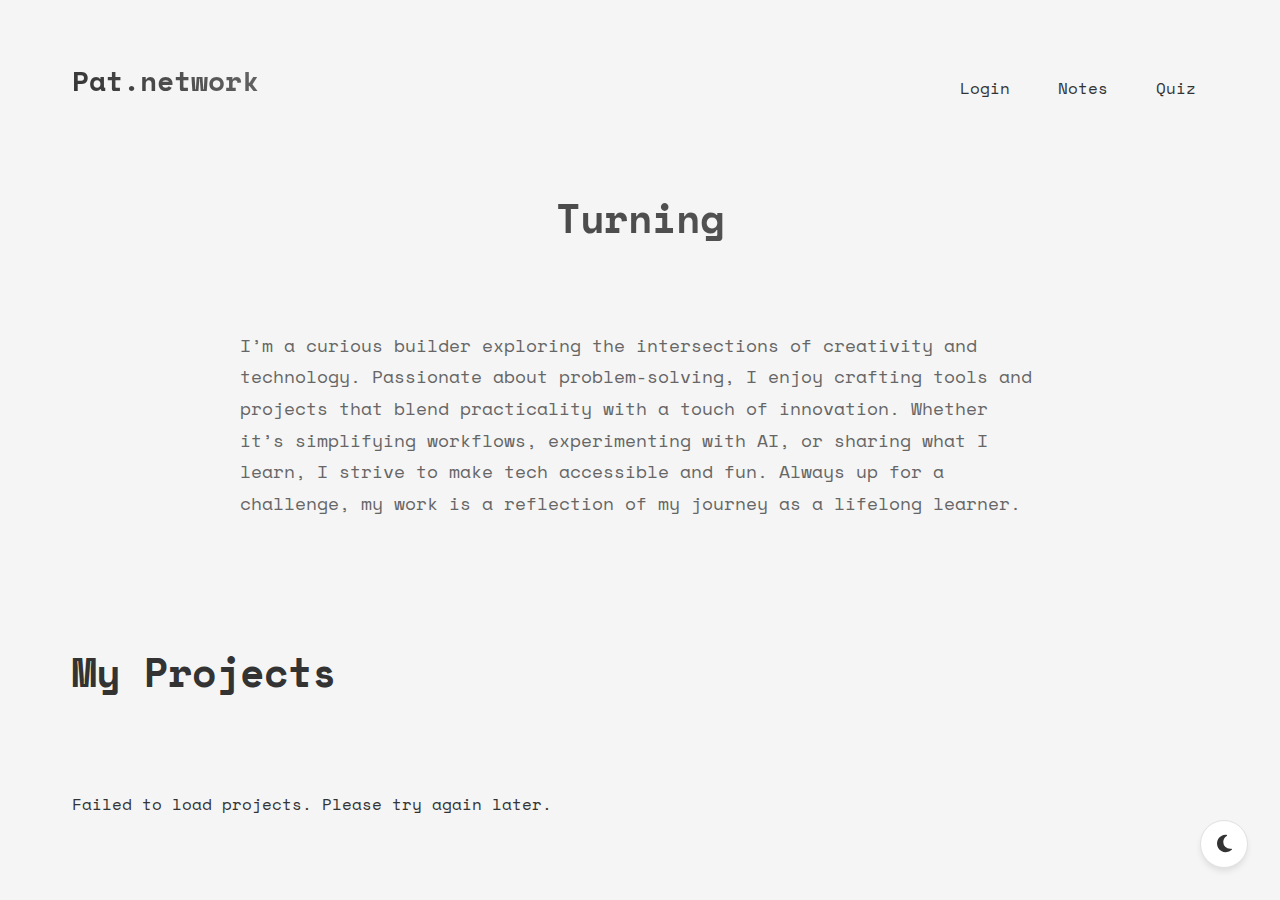
==== commit ff239cef: "awesome theme toggle button + z index always on top" ====
--- a/index.html
+++ b/index.html
@@ -8,6 +8,9 @@
     
     <!-- Fonts -->
     <link href="https://fonts.googleapis.com/css2?family=Inter:wght@400;500;600&family=Lora:ital,wght@0,400;0,700;1,400&family=Space+Mono&display=swap" rel="stylesheet">
+    
+    <!-- Font Awesome -->
+    <link rel="stylesheet" href="https://cdnjs.cloudflare.com/ajax/libs/font-awesome/6.5.1/css/all.min.css">
     
     <!-- CSS -->
     <link rel="stylesheet" href="style.css">
@@ -25,7 +28,10 @@
     </script>
 </head>
 <body>
-    <button id="theme-toggle" aria-label="Toggle theme">🌙</button>
+    <button id="theme-toggle" aria-label="Toggle theme">
+        <i class="fas fa-moon"></i>
+        <i class="fas fa-sun"></i>
+    </button>
 
     <div class="container">
         <header class="header" role="banner">
--- a/style.css
+++ b/style.css
@@ -254,12 +254,13 @@
   background: rgba(255,255,255,0.1);
 }
 
-/* Theme Toggle - Because we like options */
+/* Theme Toggle - With Font Awesome icons */
 #theme-toggle {
   position: fixed;
   bottom: var(--space-xl);
   right: var(--space-xl);
   background: var(--color-surface);
+  z-index: 1000; /* Ensure button stays above other elements */
   border: 1px solid var(--color-border);
   border-radius: 50%;
   width: 48px;
@@ -270,6 +271,9 @@
   cursor: pointer;
   transition: all var(--transition-duration) var(--transition-timing);
   box-shadow: var(--shadow-md);
+  color: var(--color-primary);
+  padding: 0;
+  overflow: hidden;
 }
 
 #theme-toggle:hover {
@@ -278,6 +282,27 @@
   transform: scale(1.1);
 }
 
+#theme-toggle i {
+  font-size: 1.25rem;
+  transition: transform var(--transition-duration) var(--transition-timing);
+}
+
+#theme-toggle .fa-sun {
+  display: none;
+}
+
+[data-theme="dark"] #theme-toggle .fa-sun {
+  display: block;
+}
+
+[data-theme="dark"] #theme-toggle .fa-moon {
+  display: none;
+}
+
+#theme-toggle:hover i {
+  transform: rotate(360deg);
+}
+
 /* Hide the static heading since we're using typing animation */
 #hero-heading {
   display: none;
@@ -291,8 +316,10 @@
   
   .header {
     flex-direction: column;
-    gap: var(--space-md);
+    gap: var(--space-sm);
     text-align: center;
+    padding: var(--space-md) 0;
+    margin-bottom: var(--space-md);
   }
   
   .nav {
@@ -301,10 +328,12 @@
   }
   
   #typingText {
-    font-size: 1.5rem;
-    line-height: 1.4;
-    height: 6rem; /* Adjusted height for smaller text */
-    margin-top: -1rem; /* Move closer to top */
+    font-size: 1.5rem; /* Smaller font size for mobile */
+    line-height: 1.3; /* Tighter line spacing */
+    height: 6rem; /* Reduced height to match smaller text */
+    position: relative; /* Enable positioning */
+    top: -1rem; /* Move up without affecting other elements */
+    margin-top: 0; /* Remove margin */
   }
   
   .main-header {
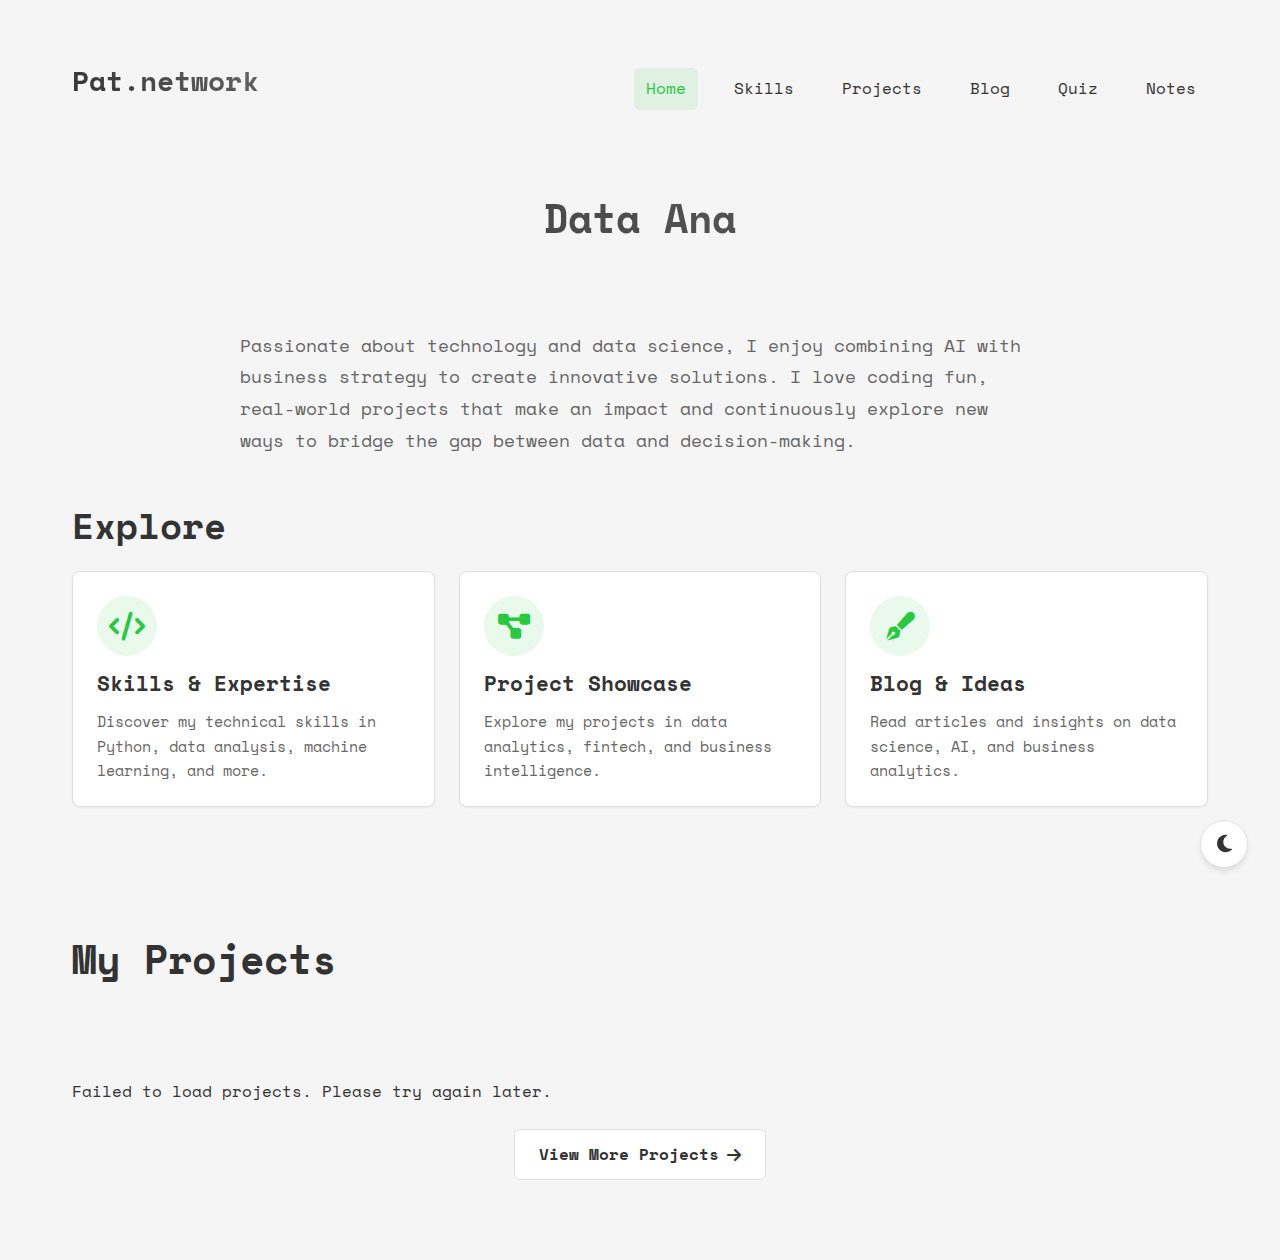
==== commit f5d882fd: "add new sections" ====
--- a/index.html
+++ b/index.html
@@ -37,22 +37,47 @@
         <header class="header" role="banner">
             <h1 class="site-title">Pat.network</h1>
             <nav class="nav" role="navigation" aria-label="Main navigation">
-                <a href="login.html" class="nav-link">Login</a>
+                <a href="index.html" class="nav-link active">Home</a>
+                <a href="skills.html" class="nav-link">Skills</a>
+                <a href="projects.html" class="nav-link">Projects</a>
+                <a href="blog.html" class="nav-link">Blog</a>
+                <a href="quiz.html" class="nav-link">Quiz</a>
                 <a href="https://notes.pat.network" class="nav-link">Notes</a>
-                <a href="quiz.html" class="nav-link">Quiz</a>
             </nav>
         </header>
 
         <main role="main">
             <section aria-labelledby="hero-heading">
                 <h1 id="typingText" aria-live="polite" class="main-header"></h1>
-                <h2 id="hero-heading" class="visually-hidden">Creative Developer Showcase</h2>
+                <h2 id="hero-heading" class="visually-hidden">Data Analytics & Artificial Intelligence Candidate</h2>
                 <div class="about-section">
-                    <p>I’m a curious builder exploring the intersections of creativity and technology. Passionate about problem-solving, I enjoy crafting tools and projects that blend practicality with a touch of innovation. Whether it’s simplifying workflows, experimenting with AI, or sharing what I learn, I strive to make tech accessible and fun. Always up for a challenge, my work is a reflection of my journey as a lifelong learner.</p>
+                    <p>Passionate about technology and data science, I enjoy combining AI with business strategy to create innovative solutions. I love coding fun, real-world projects that make an impact and continuously explore new ways to bridge the gap between data and decision-making.</p>
                 </div>
             </section>
             
-            <!-- Projects Section -->
+            <!-- Featured Section -->
+            <section class="featured-section" aria-labelledby="featured-heading">
+                <h2 id="featured-heading">Explore</h2>
+                <div class="featured-grid">
+                    <a href="skills.html" class="featured-card">
+                        <div class="featured-icon"><i class="fas fa-code"></i></div>
+                        <h3>Skills & Expertise</h3>
+                        <p>Discover my technical skills in Python, data analysis, machine learning, and more.</p>
+                    </a>
+                    <a href="projects.html" class="featured-card">
+                        <div class="featured-icon"><i class="fas fa-project-diagram"></i></div>
+                        <h3>Project Showcase</h3>
+                        <p>Explore my projects in data analytics, fintech, and business intelligence.</p>
+                    </a>
+                    <a href="blog.html" class="featured-card">
+                        <div class="featured-icon"><i class="fas fa-pen-fancy"></i></div>
+                        <h3>Blog & Ideas</h3>
+                        <p>Read articles and insights on data science, AI, and business analytics.</p>
+                    </a>
+                </div>
+            </section>
+            
+            <!-- GitHub Projects Section -->
             <section class="projects-section" aria-labelledby="projects-heading">
                 <h2 id="projects-heading">My Projects</h2>
                 <div class="projects-grid" id="projectsGrid" role="list">
@@ -66,6 +91,14 @@
                         <div class="skeleton-line short"></div>
                         <div class="skeleton-line short"></div>
                     </div>
+                    <div class="project-card skeleton" role="listitem">
+                        <div class="skeleton-line"></div>
+                        <div class="skeleton-line short"></div>
+                        <div class="skeleton-line short"></div>
+                    </div>
+                </div>
+                <div class="view-all-container">
+                    <a href="projects.html" class="view-all-btn">View More Projects <i class="fas fa-arrow-right"></i></a>
                 </div>
             </section>
         </main>
--- a/style.css
+++ b/style.css
@@ -1,3 +1,4 @@
+/* Light theme by default */
 :root {
   /* Terminal-inspired Color Scheme */
   --color-background: #F5F5F5; /* Light gray like terminal background */
@@ -37,17 +38,32 @@
   --transition-timing: cubic-bezier(0.4, 0, 0.2, 1);
 }
 
+/* Auto dark mode based on system preference */
+@media (prefers-color-scheme: dark) {
+  :root:not([data-theme="light"]) {
+    --color-background: #1E1E1E;
+    --color-surface: #2D2D2D;
+    --color-primary: #CCCCCC;
+    --color-secondary: #999999;
+    --color-text: #CCCCCC;
+    --color-accent: #666666;
+    --color-border: #404040;
+    --color-gradient-start: #666666;
+    --color-gradient-end: #999999;
+  }
+}
+
+/* Manual dark theme override */
 [data-theme="dark"] {
-  /* Dark mode - For those late-night coding sessions */
-  --color-background: #1E1E1E; /* Dark gray like VS Code */
-  --color-surface: #2D2D2D; /* Slightly lighter dark gray */
-  --color-primary: #CCCCCC; /* Light gray for text */
-  --color-secondary: #999999; /* Medium gray */
-  --color-text: #CCCCCC; /* Light gray text */
-  --color-accent: #666666; /* Darker gray accent */
-  --color-border: #404040; /* Dark border */
-  --color-gradient-start: #CCCCCC; /* Light gray gradient */
-  --color-gradient-end: #999999; /* Medium gray gradient */
+  --color-background: #1E1E1E;
+  --color-surface: #2D2D2D;
+  --color-primary: #CCCCCC;
+  --color-secondary: #999999;
+  --color-text: #CCCCCC;
+  --color-accent: #666666;
+  --color-border: #404040;
+  --color-gradient-start: #666666;
+  --color-gradient-end: #999999;
 }
 
 /* Base Styles - The foundation of our digital existence */
@@ -148,7 +164,7 @@
   font-size: 2.5rem;
   font-weight: 600;
   margin-bottom: var(--space-xs);
-  height: 8rem; /* Fixed height to accommodate multiple lines */
+  height: 8rem;
   display: flex;
   align-items: center;
   justify-content: center;
@@ -162,8 +178,8 @@
   background-clip: text;
   -webkit-text-fill-color: transparent;
   padding: 0 var(--space-md);
-  overflow: hidden; /* Prevent text overflow from shifting layout */
-  white-space: pre-wrap; /* Maintain line breaks */
+  overflow: hidden;
+  white-space: pre-wrap;
 }
 
 .about-section {
@@ -181,14 +197,10 @@
 
 .projects-section {
   margin: calc(var(--space-xxl) * 2) 0 var(--space-xxl);
-  padding-top: var(--space-xl); /* Additional padding to prevent jump */
+  padding-top: var(--space-xl);
 }
 
 /* Projects Section - Showcasing our digital creations */
-.projects-section {
-  margin: calc(var(--space-xxl) * 2) 0 var(--space-xxl);
-}
-
 .projects-grid {
   display: grid;
   grid-template-columns: repeat(auto-fit, minmax(300px, 1fr));
@@ -197,12 +209,14 @@
 
 .project-card {
   background: var(--color-surface);
-  padding: var(--space-xl);
-  border-radius: 12px;
+  padding: var(--space-md);
+  border-radius: 8px;
   border: 1px solid var(--color-border);
   transition: all var(--transition-duration) var(--transition-timing);
   position: relative;
   overflow: hidden;
+  display: flex;
+  flex-direction: column;
 }
 
 .project-card::before {
@@ -211,7 +225,7 @@
   top: 0;
   left: 0;
   width: 100%;
-  height: 4px;
+  height: 2px;
   background: linear-gradient(
     90deg,
     var(--color-gradient-start),
@@ -223,8 +237,8 @@
 }
 
 .project-card:hover {
-  transform: translateY(-8px);
-  box-shadow: var(--shadow-lg);
+  transform: translateY(-4px);
+  box-shadow: var(--shadow-md);
 }
 
 .project-card:hover::before {
@@ -240,7 +254,8 @@
   display: flex;
   gap: var(--space-sm);
   align-items: center;
-  margin-top: var(--space-md);
+  margin-top: auto;
+  padding-top: var(--space-md);
 }
 
 .project-meta span {
@@ -260,7 +275,7 @@
   bottom: var(--space-xl);
   right: var(--space-xl);
   background: var(--color-surface);
-  z-index: 1000; /* Ensure button stays above other elements */
+  z-index: 1000;
   border: 1px solid var(--color-border);
   border-radius: 50%;
   width: 48px;
@@ -328,15 +343,219 @@
   }
   
   #typingText {
-    font-size: 1.5rem; /* Smaller font size for mobile */
-    line-height: 1.3; /* Tighter line spacing */
-    height: 6rem; /* Reduced height to match smaller text */
-    position: relative; /* Enable positioning */
-    top: -1rem; /* Move up without affecting other elements */
-    margin-top: 0; /* Remove margin */
+    font-size: 1.5rem;
+    line-height: 1.3;
+    height: 6rem;
+    position: relative;
+    top: -1rem;
+    margin-top: 0;
   }
   
   .main-header {
     margin-bottom: var(--space-xxs);
   }
+}
+
+/* Featured Section */
+.featured-section {
+  margin: var(--space-xxl) 0;
+}
+
+.featured-section h2 {
+  margin-bottom: var(--space-lg);
+  font-size: calc(var(--text-base) * var(--text-scale-ratio) * 1.8);
+}
+
+.featured-grid {
+  display: grid;
+  grid-template-columns: repeat(auto-fill, minmax(300px, 1fr));
+  gap: var(--space-lg);
+}
+
+.featured-card {
+  display: flex;
+  flex-direction: column;
+  padding: var(--space-lg);
+  background-color: var(--color-surface);
+  border-radius: 8px;
+  border: 1px solid var(--color-border);
+  box-shadow: var(--shadow-sm);
+  transition: all 0.3s ease;
+  text-decoration: none;
+  color: var(--color-text);
+}
+
+.featured-card:hover {
+  transform: translateY(-5px);
+  box-shadow: var(--shadow-md);
+}
+
+.featured-icon {
+  display: flex;
+  align-items: center;
+  justify-content: center;
+  width: 60px;
+  height: 60px;
+  border-radius: 50%;
+  background-color: rgba(39, 201, 63, 0.1);
+  color: #27C93F;
+  margin-bottom: var(--space-md);
+  font-size: 1.8rem;
+}
+
+.featured-card h3 {
+  margin-bottom: var(--space-sm);
+  font-size: 1.3rem;
+}
+
+.featured-card p {
+  color: var(--color-secondary);
+  line-height: 1.6;
+  font-size: 0.95rem;
+}
+
+/* View All Button */
+.view-all-container {
+  margin-top: var(--space-lg);
+  text-align: center;
+}
+
+.view-all-btn {
+  display: inline-flex;
+  align-items: center;
+  gap: 0.5rem;
+  padding: var(--space-sm) var(--space-lg);
+  background-color: var(--color-surface);
+  border: 1px solid var(--color-border);
+  border-radius: 6px;
+  color: var(--color-primary);
+  font-weight: 600;
+  text-decoration: none;
+  transition: all 0.3s ease;
+}
+
+.view-all-btn:hover {
+  background-color: rgba(39, 201, 63, 0.1);
+  color: #27C93F;
+  border-color: rgba(39, 201, 63, 0.3);
+}
+
+.view-all-btn:hover i {
+  transform: translateX(5px);
+}
+
+.view-all-btn i {
+  transition: transform 0.3s ease;
+}
+
+/* Active Nav Link */
+.nav-link.active {
+  background-color: rgba(39, 201, 63, 0.1);
+  color: #27C93F;
+}
+
+/* Experience Section */
+.experience-section {
+  margin: var(--space-xxl) 0;
+}
+
+.experience-section h2 {
+  margin-bottom: var(--space-lg);
+  font-size: calc(var(--text-base) * var(--text-scale-ratio) * 1.8);
+}
+
+.experience-timeline {
+  position: relative;
+  margin: var(--space-xl) 0;
+  padding-left: 30px;
+}
+
+.experience-timeline::before {
+  content: '';
+  position: absolute;
+  top: 0;
+  bottom: 0;
+  left: 0;
+  width: 2px;
+  background-color: var(--color-border);
+}
+
+.experience-item {
+  position: relative;
+  margin-bottom: var(--space-xl);
+  padding-left: 25px;
+}
+
+.experience-item::before {
+  content: '';
+  position: absolute;
+  left: -6px;
+  top: 5px;
+  width: 12px;
+  height: 12px;
+  border-radius: 50%;
+  background-color: #27C93F;
+  border: 3px solid var(--color-background);
+}
+
+.experience-date {
+  font-family: var(--font-mono);
+  font-size: 0.9rem;
+  color: #27C93F;
+  margin-bottom: var(--space-sm);
+  font-weight: 600;
+}
+
+.experience-content {
+  background-color: var(--color-surface);
+  padding: var(--space-lg);
+  border-radius: 8px;
+  border: 1px solid var(--color-border);
+  box-shadow: var(--shadow-sm);
+  transition: all 0.3s ease;
+}
+
+.experience-content:hover {
+  transform: translateY(-3px);
+  box-shadow: var(--shadow-md);
+}
+
+.experience-content h3 {
+  margin-top: 0;
+  margin-bottom: var(--space-xs);
+  font-size: 1.3rem;
+}
+
+.experience-location {
+  font-size: 0.9rem;
+  color: var(--color-secondary);
+  margin-bottom: var(--space-md);
+  font-style: italic;
+}
+
+.experience-details {
+  padding-left: var(--space-lg);
+  margin: var(--space-md) 0 0;
+  list-style-type: disc;
+}
+
+.experience-details li {
+  margin-bottom: var(--space-xs);
+  color: var(--color-secondary);
+  line-height: 1.6;
+}
+
+/* Responsive experience section */
+@media (max-width: 768px) {
+  .experience-timeline {
+    padding-left: 20px;
+  }
+  
+  .experience-item {
+    padding-left: 15px;
+  }
+  
+  .experience-content {
+    padding: var(--space-md);
+  }
 }